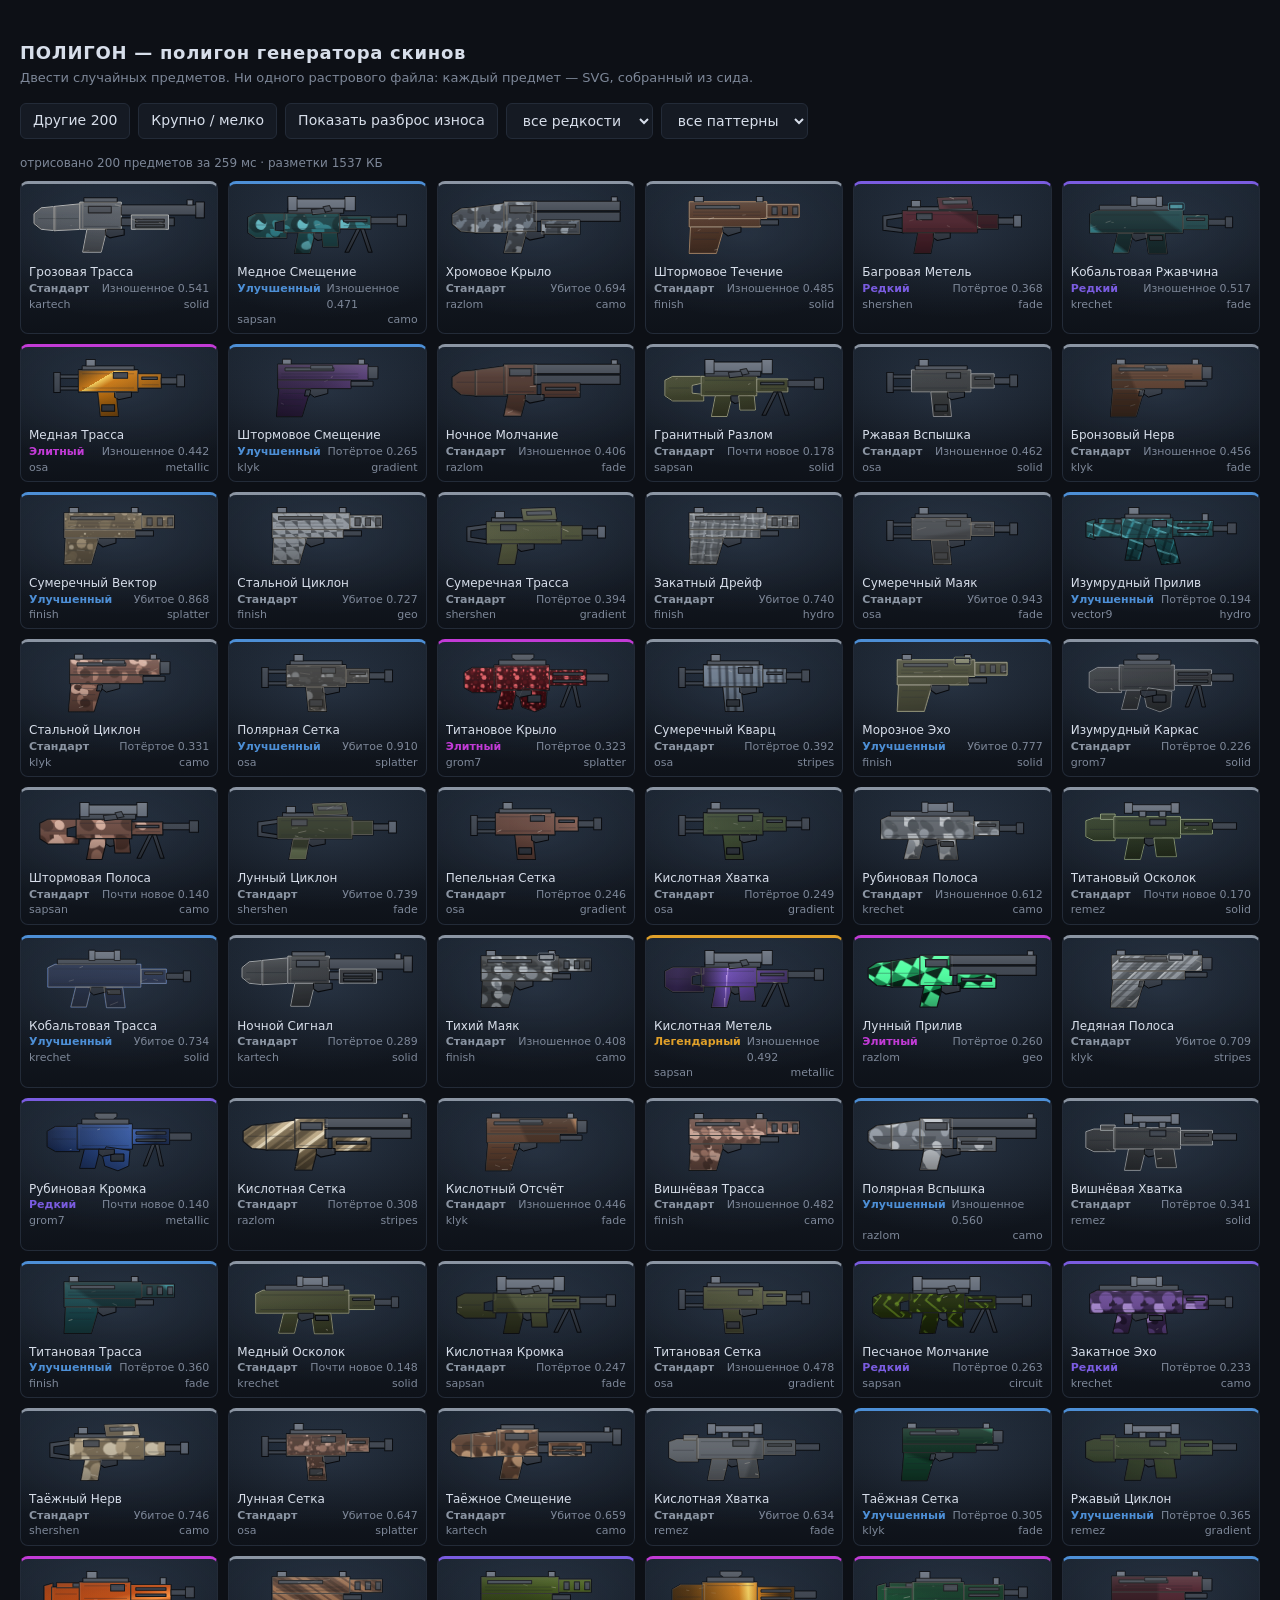
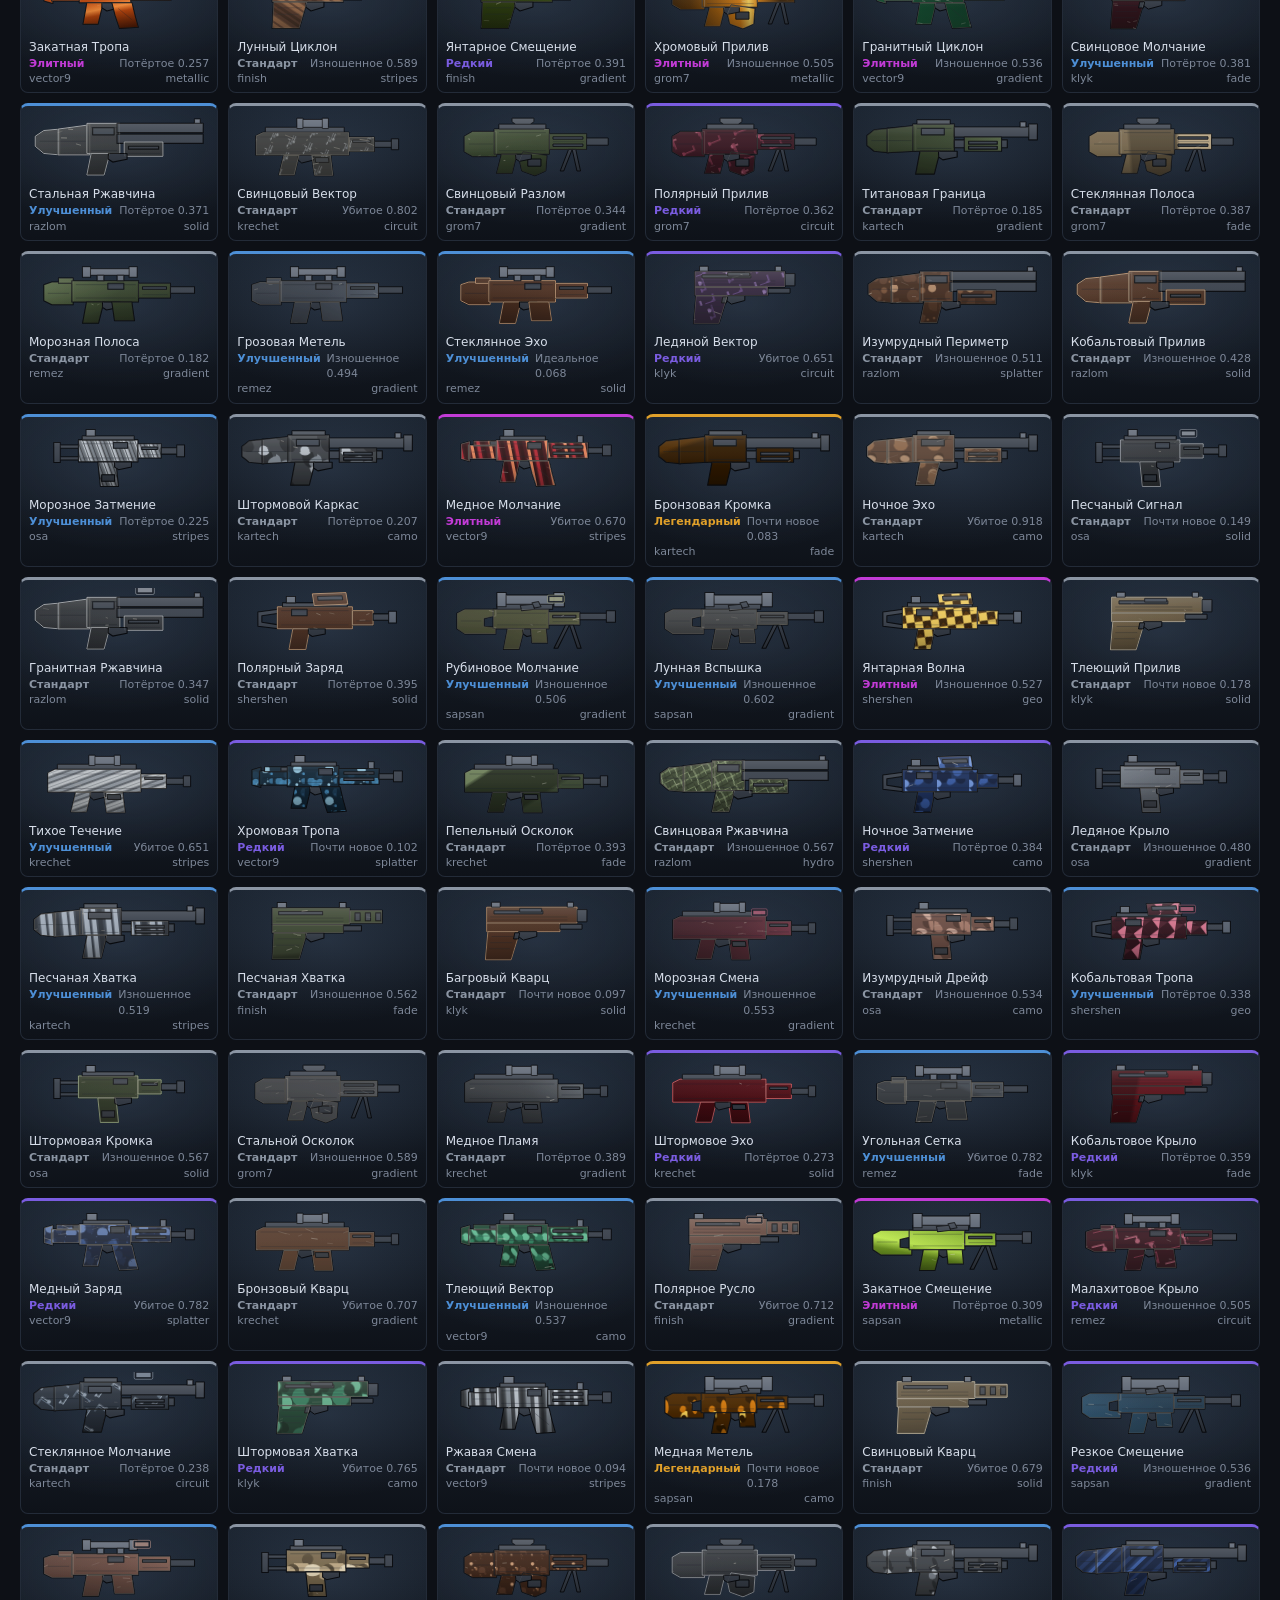
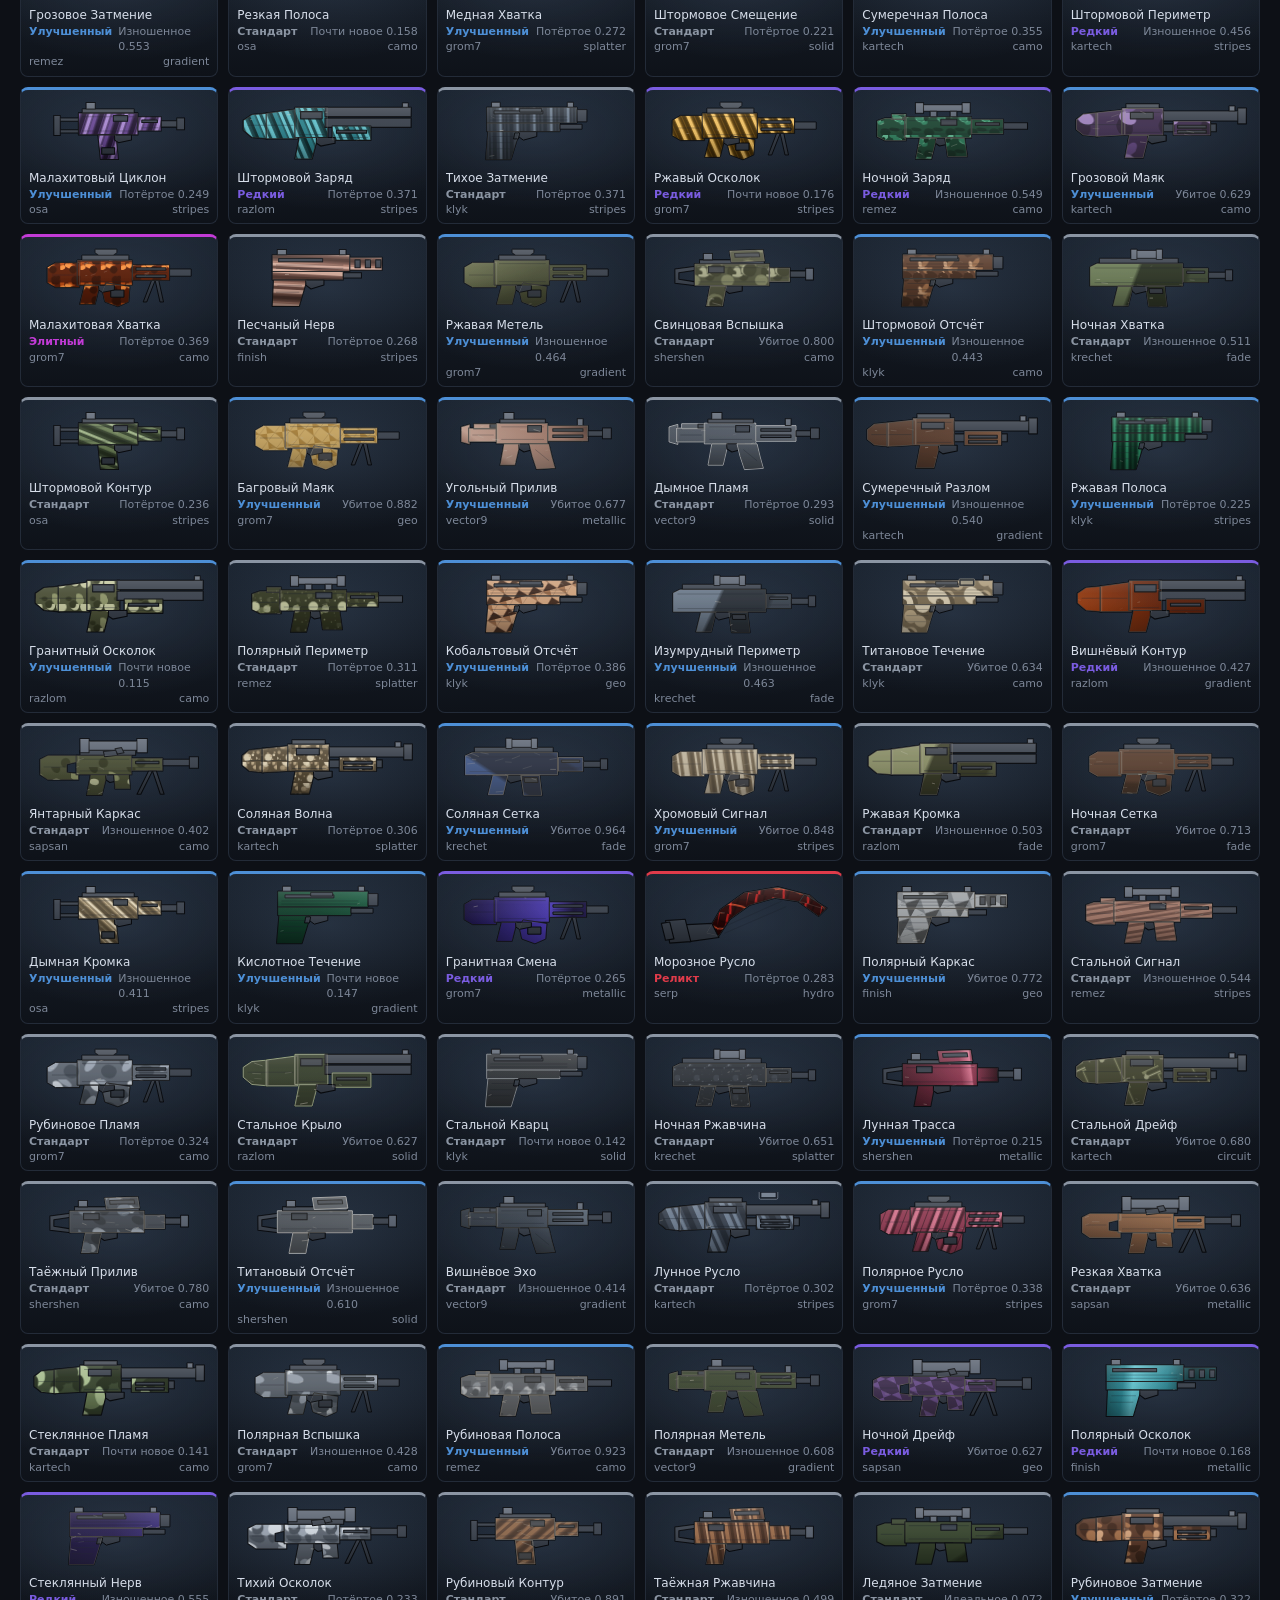
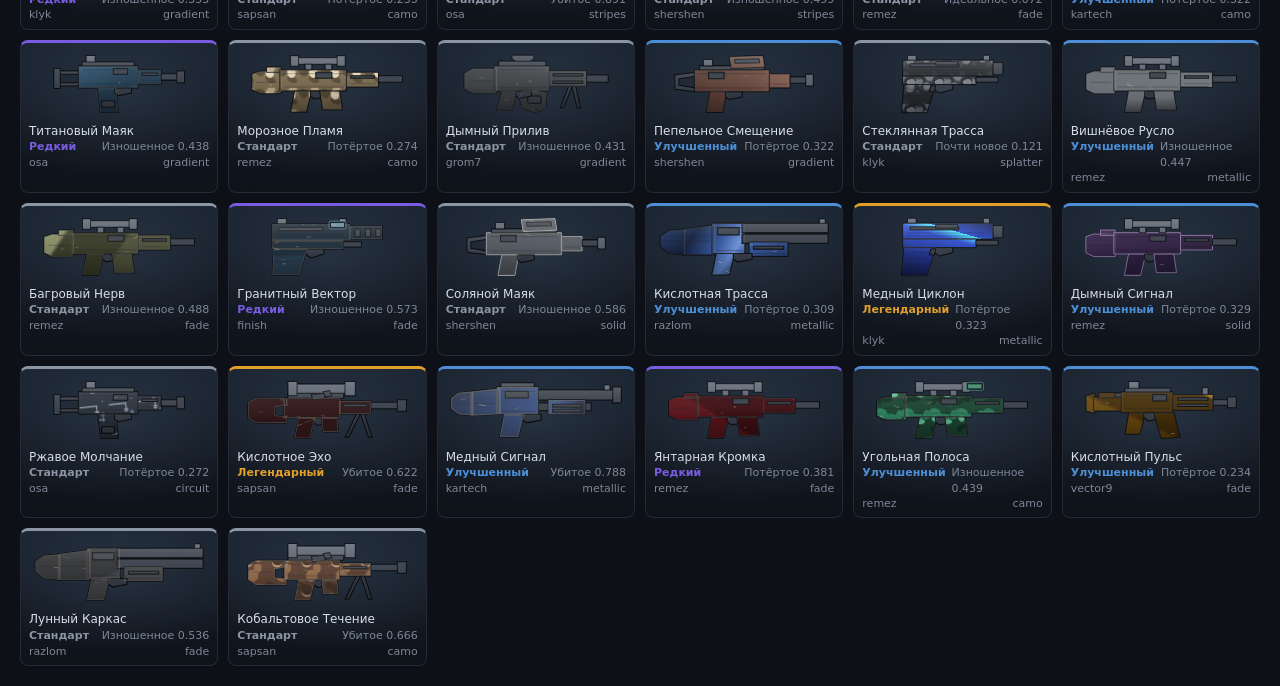
==== polygon-cases/tools/gallery.html @ afa35f5f "feat(polygon): генератор скинов — сид, силуэты, паттерны, износ Ядро второй игры. Скин выводится из " ====
<!DOCTYPE html>
<html lang="ru">
<head>
<meta charset="utf-8">
<title>ПОЛИГОН — полигон генератора скинов</title>
<style>
  :root {
    --bg: #0d1016;
    --panel: #151a23;
    --line: #232b38;
    --text: #d7deea;
    --dim: #7d8798;
  }
  * { box-sizing: border-box; }
  body {
    margin: 0; padding: 20px;
    background: var(--bg); color: var(--text);
    font: 14px/1.4 system-ui, -apple-system, "Segoe UI", Roboto, sans-serif;
  }
  h1 { font-size: 18px; margin: 0 0 4px; letter-spacing: .04em; }
  .sub { color: var(--dim); margin: 0 0 16px; font-size: 13px; }
  .bar { display: flex; gap: 8px; flex-wrap: wrap; margin-bottom: 16px; }
  button, select {
    background: var(--panel); color: var(--text);
    border: 1px solid var(--line); border-radius: 6px;
    padding: 7px 12px; font: inherit; cursor: pointer;
  }
  button:hover { border-color: #3b4759; }
  .grid {
    display: grid; gap: 10px;
    grid-template-columns: repeat(auto-fill, minmax(180px, 1fr));
  }
  .item {
    background:
      radial-gradient(120% 90% at 50% 34%, rgba(120,150,190,.16), rgba(0,0,0,0) 62%),
      linear-gradient(180deg, #1b2430, #0e1219);
    border: 1px solid var(--line);
    border-top: 3px solid var(--rar, #555);
    border-radius: 8px; padding: 8px 8px 6px;
    display: flex; flex-direction: column;
  }
  .item .skin { width: 100%; height: 66px; display: block; }
  .name { font-size: 12px; margin-top: 6px; white-space: nowrap; overflow: hidden; text-overflow: ellipsis; }
  .meta { color: var(--dim); font-size: 11px; display: flex; justify-content: space-between; gap: 6px; }
  .meta b { color: var(--rar); font-weight: 600; }
  .big .item .skin { height: 150px; }
  .big .grid { grid-template-columns: repeat(auto-fill, minmax(360px, 1fr)); }
  .stat { color: var(--dim); font-size: 12px; margin-bottom: 10px; }
</style>
</head>
<body>

<h1>ПОЛИГОН — полигон генератора скинов</h1>
<p class="sub">Двести случайных предметов. Ни одного растрового файла: каждый предмет — SVG, собранный из сида.</p>

<div class="bar">
  <button id="reroll">Другие 200</button>
  <button id="toggleBig">Крупно / мелко</button>
  <button id="toggleWear">Показать разброс износа</button>
  <select id="filter">
    <option value="">все редкости</option>
    <option value="0">Стандарт</option>
    <option value="1">Улучшенный</option>
    <option value="2">Редкий</option>
    <option value="3">Элитный</option>
    <option value="4">Легендарный</option>
    <option value="5">Реликт</option>
  </select>
  <select id="pattern">
    <option value="">все паттерны</option>
  </select>
</div>

<div class="stat" id="stat"></div>
<div class="grid" id="grid"></div>

<script src="../game/core/rng.js"></script>
<script src="../game/data/naming.js"></script>
<script src="../game/data/palettes.js"></script>
<script src="../game/data/weapons.js"></script>
<script src="../game/core/skingen.js"></script>
<script src="../game/core/skinrender.js"></script>
<script>
(function () {
  'use strict';

  document.body.insertAdjacentHTML('afterbegin', PG.SkinRender.pageDefs());

  var RARITY_NAMES = ['Стандарт', 'Улучшенный', 'Редкий', 'Элитный', 'Легендарный', 'Реликт'];
  var WEAR_NAMES = { pristine: 'Идеальное', mint: 'Почти новое', worn: 'Потёртое', battered: 'Изношенное', ruined: 'Убитое' };

  var grid = document.getElementById('grid');
  var stat = document.getElementById('stat');
  var base = 1;
  var wearMode = false;

  PG.SkinGen.PATTERNS.forEach(function (p) {
    var o = document.createElement('option');
    o.value = p; o.textContent = p;
    document.getElementById('pattern').appendChild(o);
  });

  function render() {
    var t0 = performance.now();
    var rarityFilter = document.getElementById('filter').value;
    var patternFilter = document.getElementById('pattern').value;
    var html = [];
    var shown = 0;
    var i = 0;
    var guard = 0;

    while (shown < 200 && guard < 20000) {
      guard++;
      var seed = base * 100003 + i;
      i++;
      var opts = {};
      /* режим разброса износа: один дизайн, разные float */
      if (wearMode) {
        seed = base * 100003 + Math.floor(shown / 5);
        opts.float = (shown % 5) * 0.245 + 0.02;
      }
      var skin = PG.SkinGen.generateSkin(seed, opts);
      if (rarityFilter !== '' && skin.rarity !== +rarityFilter) continue;
      if (patternFilter !== '' && skin.patternId !== patternFilter) continue;
      shown++;

      var color = PG.PALETTES.rarityColors[skin.rarity];
      html.push(
        '<div class="item" style="--rar:' + color + '">' +
        PG.SkinRender.svg(skin, { detail: document.body.classList.contains('big'), uid: 'x' + shown }) +
        '<div class="name">' + skin.name + '</div>' +
        '<div class="meta"><b>' + RARITY_NAMES[skin.rarity] + '</b><span>' +
        WEAR_NAMES[skin.wear] + ' ' + skin.float.toFixed(3) + '</span></div>' +
        '<div class="meta"><span>' + skin.weaponId + '</span><span>' + skin.patternId + '</span></div>' +
        '</div>'
      );
    }

    grid.innerHTML = html.join('');
    var t1 = performance.now();
    stat.textContent = 'отрисовано ' + shown + ' предметов за ' + Math.round(t1 - t0) + ' мс · ' +
      'разметки ' + Math.round(grid.innerHTML.length / 1024) + ' КБ';
  }

  document.getElementById('reroll').onclick = function () { base++; render(); };
  document.getElementById('toggleBig').onclick = function () {
    document.body.classList.toggle('big');
    render();
  };
  document.getElementById('toggleWear').onclick = function () { wearMode = !wearMode; render(); };
  document.getElementById('filter').onchange = render;
  document.getElementById('pattern').onchange = render;

  render();
  window.PGGallery = { render: render };
})();
</script>
</body>
</html>
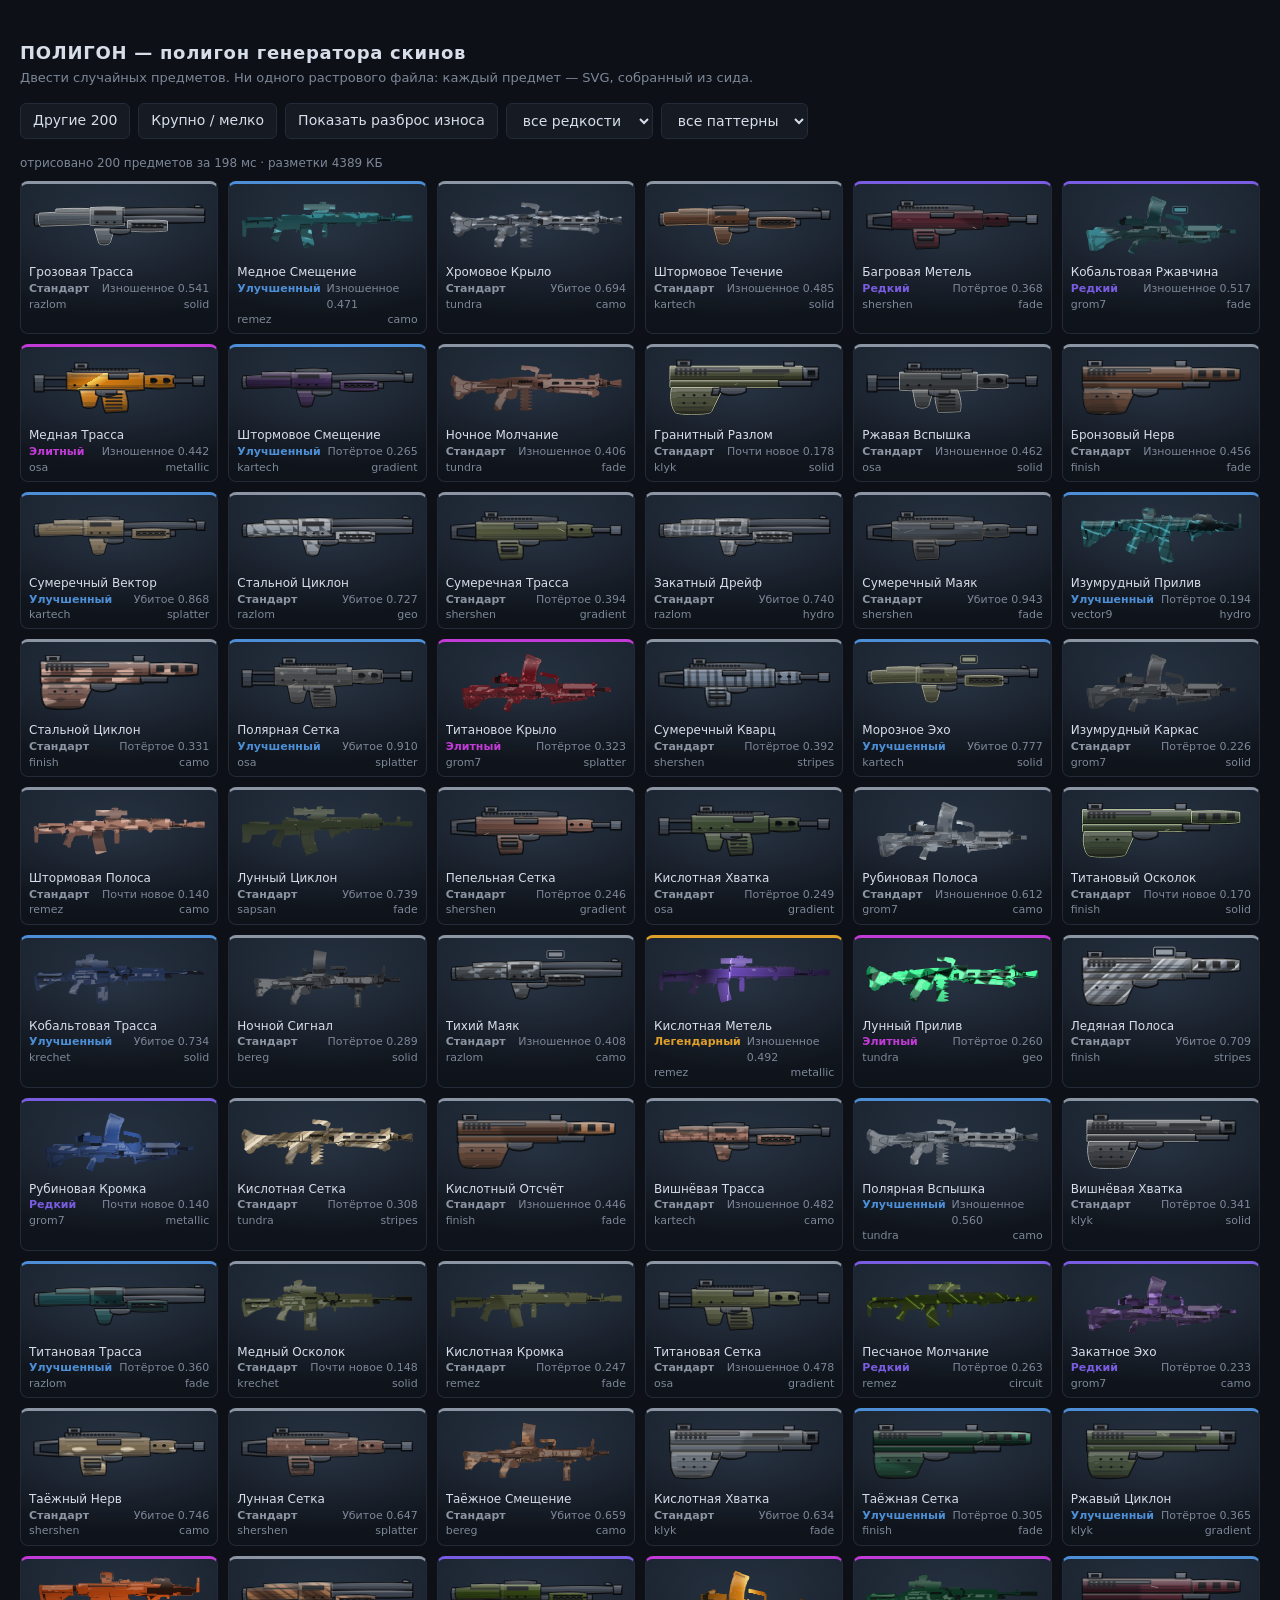
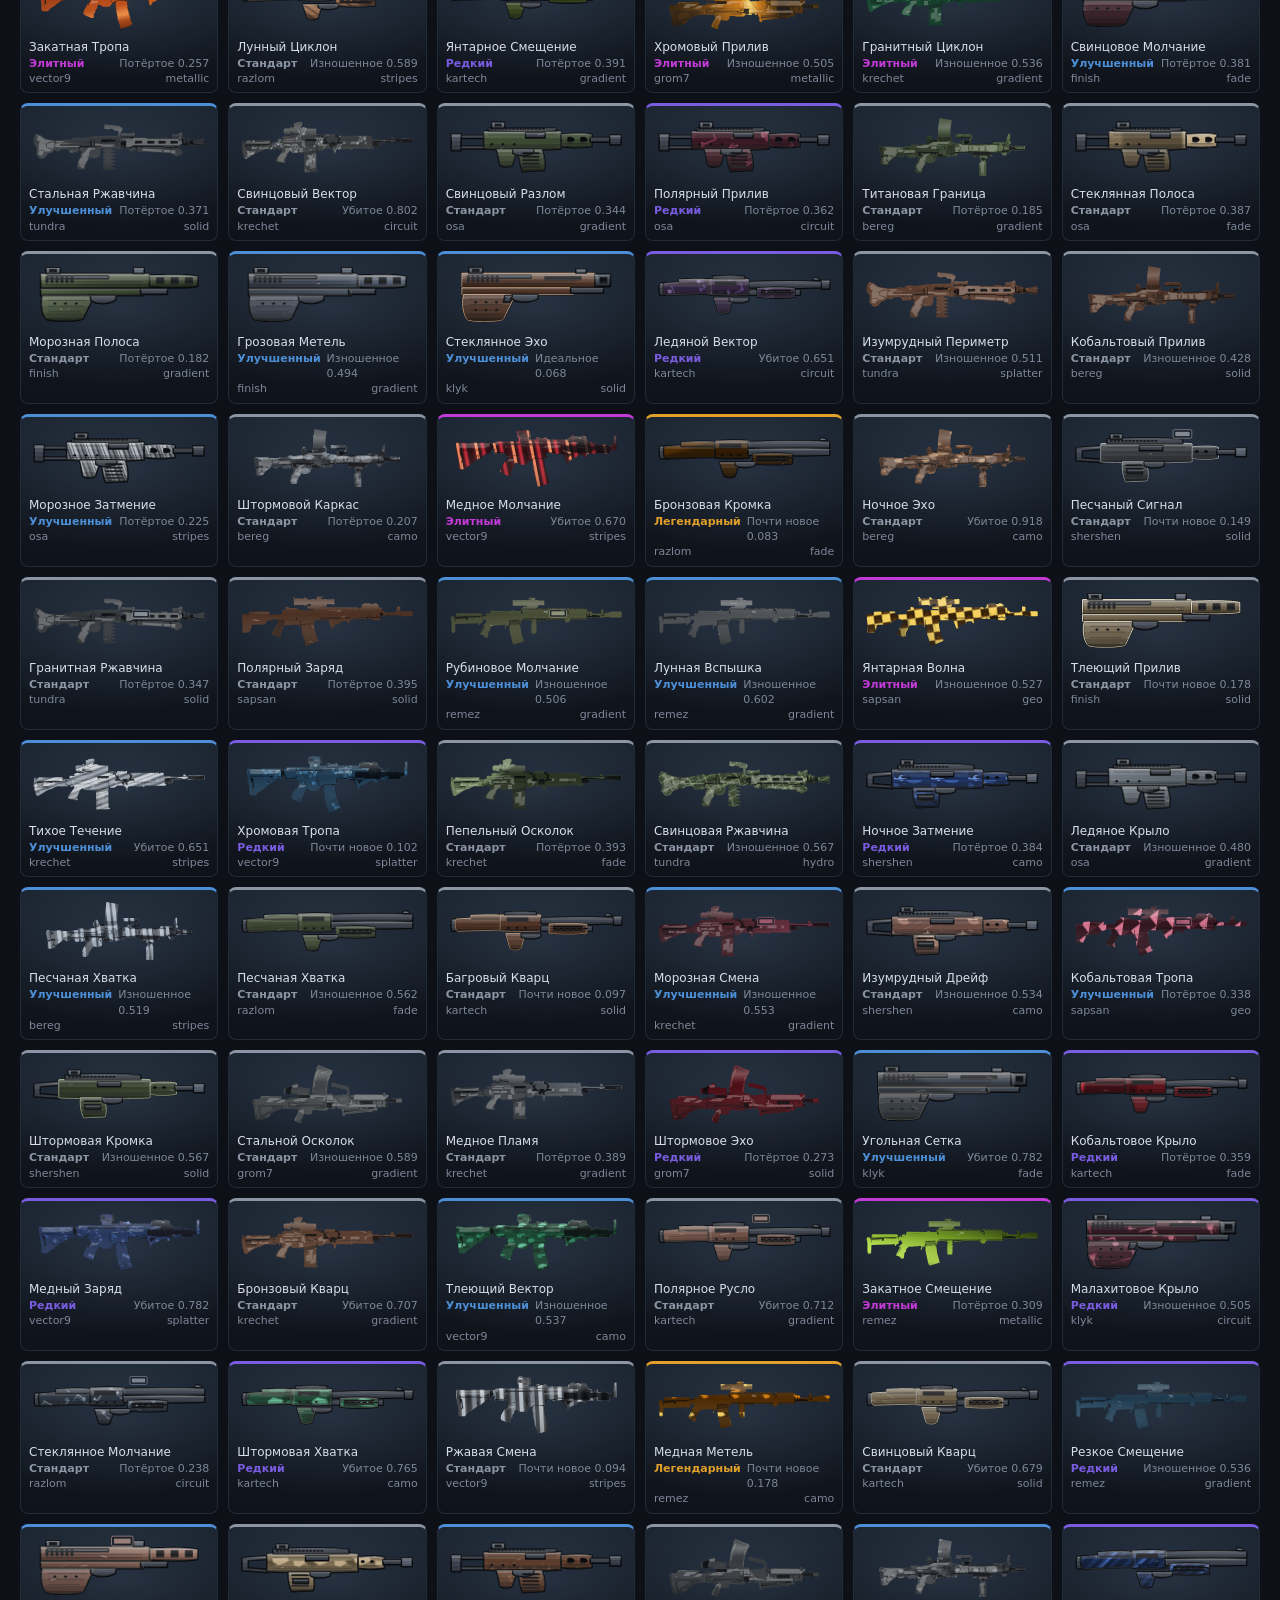
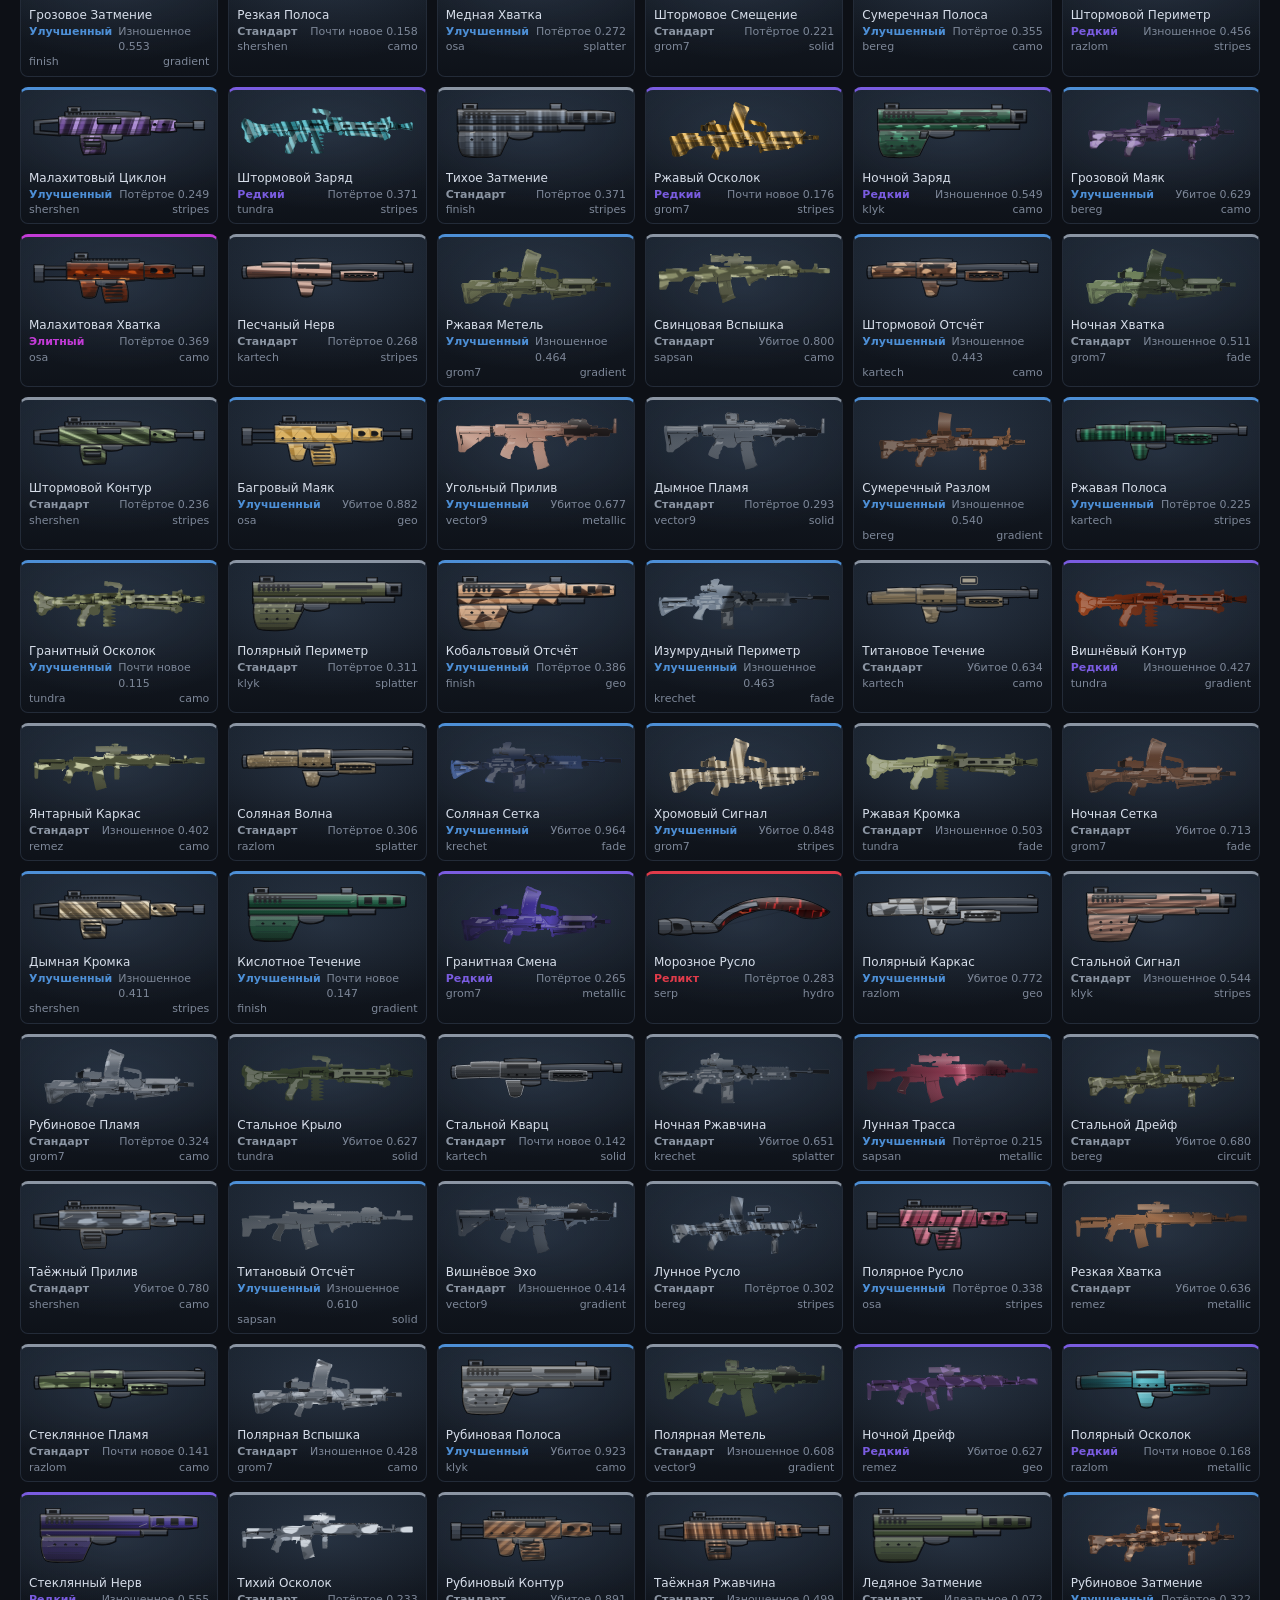
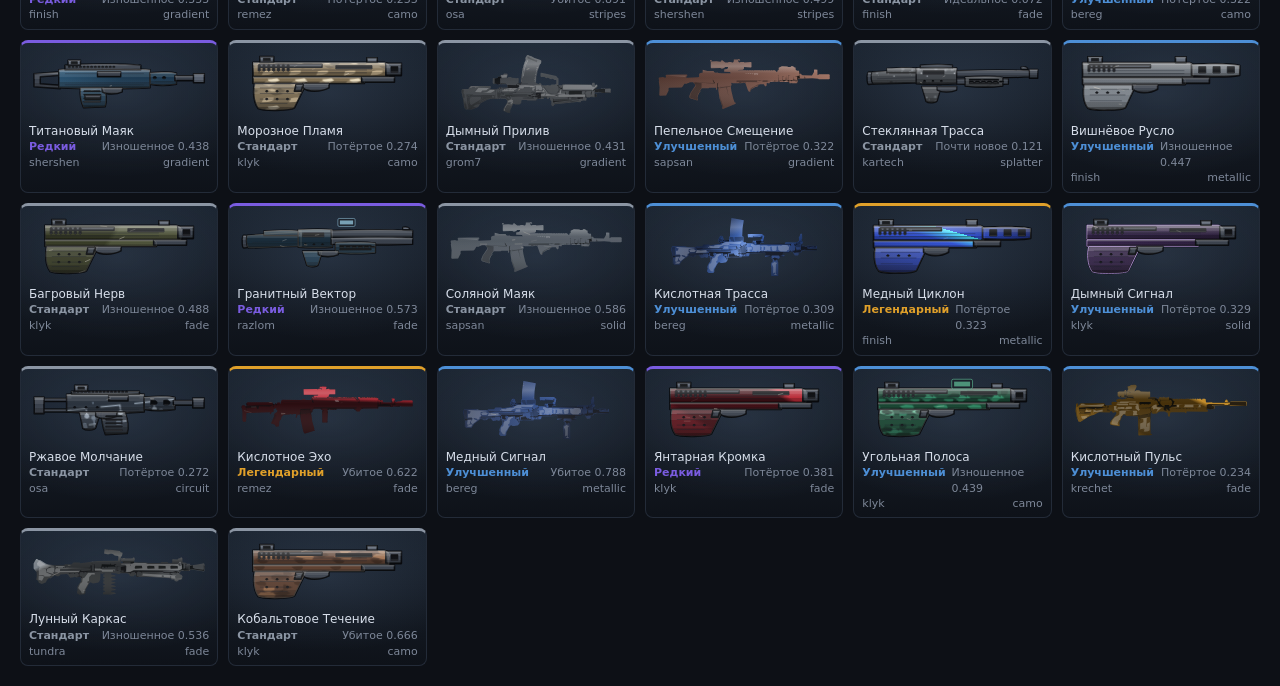
==== commit e8ae4e4b: "feat(polygon): силуэты обведены с исходных рисунков Нарисованные координатами силуэты не читались ка" ====
--- a/polygon-cases/tools/gallery.html
+++ b/polygon-cases/tools/gallery.html
@@ -78,6 +78,7 @@
 <script src="../game/data/naming.js"></script>
 <script src="../game/data/palettes.js"></script>
 <script src="../game/data/weapons.js"></script>
+<script src="../game/data/weapons-traced.js"></script>
 <script src="../game/core/skingen.js"></script>
 <script src="../game/core/skinrender.js"></script>
 <script>
